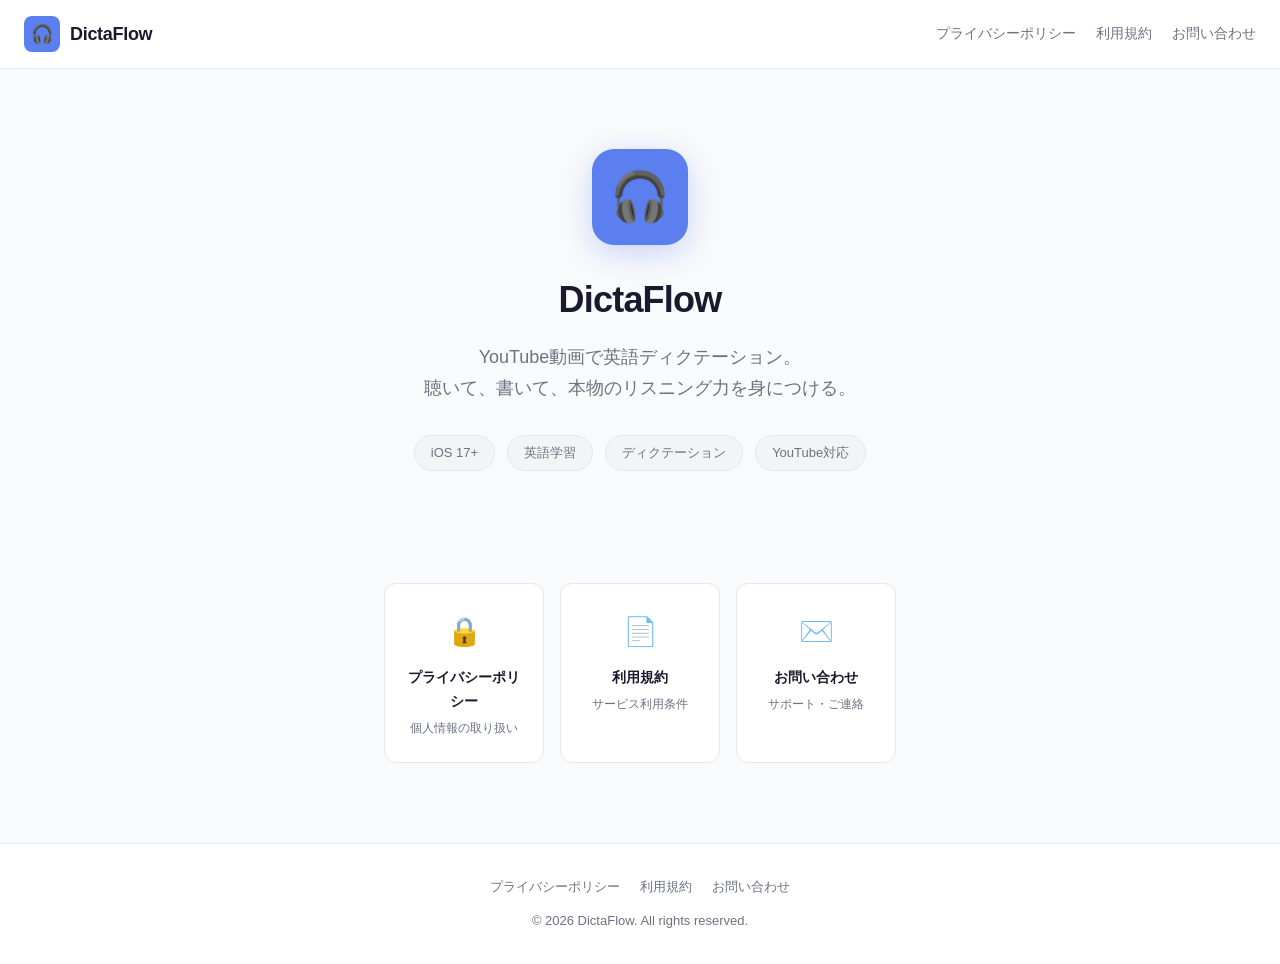
==== index.html @ 8e2c3be7 "Add legal and support pages for App Store submission Co-Authored-By: Claude Sonnet 4.6 <noreply@anth" ====
<!DOCTYPE html>
<html lang="ja">
<head>
  <meta charset="UTF-8">
  <meta name="viewport" content="width=device-width, initial-scale=1.0">
  <title>DictaFlow — YouTube英語ディクテーション学習</title>
  <link rel="stylesheet" href="style.css">
  <style>
    .hero {
      text-align: center;
      padding: 80px 24px 64px;
    }
    .hero-icon {
      width: 96px;
      height: 96px;
      background: var(--brand);
      border-radius: 22px;
      display: inline-flex;
      align-items: center;
      justify-content: center;
      font-size: 48px;
      margin-bottom: 24px;
      box-shadow: 0 8px 32px rgba(91,127,238,0.3);
    }
    .hero h1 {
      font-size: 36px;
      font-weight: 800;
      letter-spacing: -0.8px;
      margin-bottom: 12px;
    }
    .hero p {
      font-size: 18px;
      color: var(--muted);
      max-width: 480px;
      margin: 0 auto 32px;
    }
    .badge-row {
      display: flex;
      gap: 12px;
      justify-content: center;
      flex-wrap: wrap;
      margin-bottom: 48px;
    }
    .badge {
      background: #f3f4f6;
      border: 1px solid var(--border);
      border-radius: 999px;
      padding: 6px 16px;
      font-size: 13px;
      color: var(--muted);
      font-weight: 500;
    }
    .link-grid {
      max-width: 560px;
      margin: 0 auto;
      display: grid;
      grid-template-columns: repeat(auto-fit, minmax(160px, 1fr));
      gap: 16px;
      padding: 0 24px;
    }
    .link-card {
      background: var(--white);
      border: 1px solid var(--border);
      border-radius: 12px;
      padding: 24px 20px;
      text-align: center;
      text-decoration: none;
      color: var(--text);
      transition: border-color 0.15s, box-shadow 0.15s;
    }
    .link-card:hover {
      border-color: var(--brand);
      box-shadow: 0 4px 16px rgba(91,127,238,0.12);
      text-decoration: none;
    }
    .link-card-icon { font-size: 28px; margin-bottom: 10px; }
    .link-card-title { font-weight: 600; font-size: 14px; }
    .link-card-desc { font-size: 12px; color: var(--muted); margin-top: 4px; }
  </style>
</head>
<body>

<header class="site-header">
  <a href="index.html" class="logo">
    <div class="logo-icon">🎧</div>
    <span class="logo-name">DictaFlow</span>
  </a>
  <nav>
    <a href="privacy.html">プライバシーポリシー</a>
    <a href="terms.html">利用規約</a>
    <a href="contact.html">お問い合わせ</a>
  </nav>
</header>

<div class="hero">
  <div class="hero-icon">🎧</div>
  <h1>DictaFlow</h1>
  <p>YouTube動画で英語ディクテーション。<br>聴いて、書いて、本物のリスニング力を身につける。</p>
  <div class="badge-row">
    <span class="badge">iOS 17+</span>
    <span class="badge">英語学習</span>
    <span class="badge">ディクテーション</span>
    <span class="badge">YouTube対応</span>
  </div>
</div>

<div class="link-grid">
  <a href="privacy.html" class="link-card">
    <div class="link-card-icon">🔒</div>
    <div class="link-card-title">プライバシーポリシー</div>
    <div class="link-card-desc">個人情報の取り扱い</div>
  </a>
  <a href="terms.html" class="link-card">
    <div class="link-card-icon">📄</div>
    <div class="link-card-title">利用規約</div>
    <div class="link-card-desc">サービス利用条件</div>
  </a>
  <a href="contact.html" class="link-card">
    <div class="link-card-icon">✉️</div>
    <div class="link-card-title">お問い合わせ</div>
    <div class="link-card-desc">サポート・ご連絡</div>
  </a>
</div>

<footer class="site-footer" style="margin-top: 80px;">
  <div class="footer-links">
    <a href="privacy.html">プライバシーポリシー</a>
    <a href="terms.html">利用規約</a>
    <a href="contact.html">お問い合わせ</a>
  </div>
  <p>&copy; 2026 DictaFlow. All rights reserved.</p>
</footer>

</body>
</html>
---- style.css ----
*, *::before, *::after { box-sizing: border-box; margin: 0; padding: 0; }

:root {
  --brand: #5B7FEE;
  --brand-dark: #4166D5;
  --text: #1a1a2e;
  --muted: #6b7280;
  --border: #e5e7eb;
  --bg: #f9fafb;
  --white: #ffffff;
}

body {
  font-family: -apple-system, BlinkMacSystemFont, "Helvetica Neue", "Segoe UI", sans-serif;
  background: var(--bg);
  color: var(--text);
  line-height: 1.7;
  font-size: 16px;
}

a { color: var(--brand); text-decoration: none; }
a:hover { text-decoration: underline; }

/* Header */
.site-header {
  background: var(--white);
  border-bottom: 1px solid var(--border);
  padding: 16px 24px;
  display: flex;
  align-items: center;
  gap: 12px;
}
.site-header .logo {
  display: flex;
  align-items: center;
  gap: 10px;
  text-decoration: none;
  color: var(--text);
}
.site-header .logo-icon {
  width: 36px;
  height: 36px;
  background: var(--brand);
  border-radius: 8px;
  display: flex;
  align-items: center;
  justify-content: center;
  color: white;
  font-size: 18px;
}
.site-header .logo-name {
  font-weight: 700;
  font-size: 18px;
  letter-spacing: -0.3px;
}
.site-header nav {
  margin-left: auto;
  display: flex;
  gap: 20px;
  font-size: 14px;
  color: var(--muted);
}
.site-header nav a { color: var(--muted); }
.site-header nav a:hover { color: var(--brand); text-decoration: none; }

/* Main content */
.container {
  max-width: 760px;
  margin: 0 auto;
  padding: 48px 24px 80px;
}

.page-title {
  font-size: 28px;
  font-weight: 800;
  letter-spacing: -0.5px;
  margin-bottom: 6px;
}
.page-meta {
  font-size: 14px;
  color: var(--muted);
  margin-bottom: 40px;
  padding-bottom: 24px;
  border-bottom: 1px solid var(--border);
}

/* Content sections */
.content h2 {
  font-size: 18px;
  font-weight: 700;
  margin-top: 40px;
  margin-bottom: 12px;
  padding-left: 12px;
  border-left: 3px solid var(--brand);
}
.content h3 {
  font-size: 15px;
  font-weight: 600;
  margin-top: 20px;
  margin-bottom: 8px;
  color: var(--text);
}
.content p {
  margin-bottom: 12px;
  color: #374151;
}
.content ul, .content ol {
  margin: 8px 0 16px 20px;
  color: #374151;
}
.content li { margin-bottom: 6px; }

/* Table */
.content table {
  width: 100%;
  border-collapse: collapse;
  font-size: 14px;
  margin: 16px 0;
}
.content th {
  background: #f3f4f6;
  text-align: left;
  padding: 10px 14px;
  font-weight: 600;
  border: 1px solid var(--border);
}
.content td {
  padding: 10px 14px;
  border: 1px solid var(--border);
  vertical-align: top;
}

/* Notice box */
.notice {
  background: #eff6ff;
  border: 1px solid #bfdbfe;
  border-radius: 8px;
  padding: 16px 20px;
  font-size: 14px;
  margin: 20px 0;
  color: #1e40af;
}
.notice strong { display: block; margin-bottom: 4px; }

/* Footer */
.site-footer {
  text-align: center;
  padding: 32px 24px;
  font-size: 13px;
  color: var(--muted);
  border-top: 1px solid var(--border);
  background: var(--white);
}
.site-footer a { color: var(--muted); }
.site-footer .footer-links { display: flex; justify-content: center; gap: 20px; margin-bottom: 12px; }

@media (max-width: 600px) {
  .container { padding: 32px 16px 64px; }
  .page-title { font-size: 22px; }
  .site-header nav { display: none; }
}
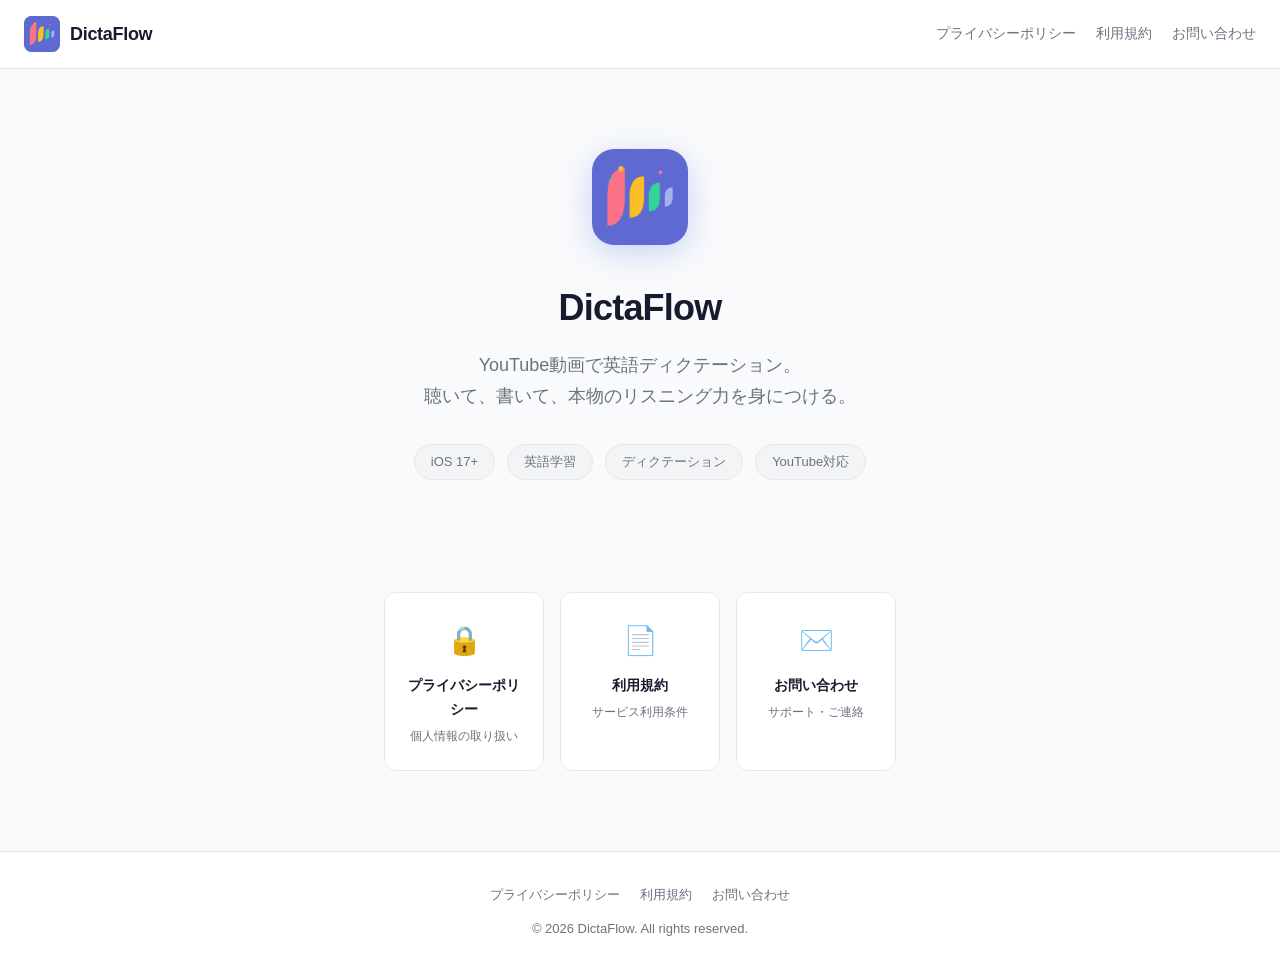
==== commit 2f407be8: "Replace emoji icons with app icon image Co-Authored-By: Claude Sonnet 4.6 <noreply@anthropic.com>" ====
--- a/index.html
+++ b/index.html
@@ -13,14 +13,16 @@
     .hero-icon {
       width: 96px;
       height: 96px;
-      background: var(--brand);
       border-radius: 22px;
-      display: inline-flex;
-      align-items: center;
-      justify-content: center;
-      font-size: 48px;
+      display: inline-block;
       margin-bottom: 24px;
       box-shadow: 0 8px 32px rgba(91,127,238,0.3);
+      overflow: hidden;
+    }
+    .hero-icon img {
+      width: 100%;
+      height: 100%;
+      object-fit: cover;
     }
     .hero h1 {
       font-size: 36px;
@@ -82,7 +84,7 @@
 
 <header class="site-header">
   <a href="index.html" class="logo">
-    <div class="logo-icon">🎧</div>
+    <div class="logo-icon"><img src="icon.png" alt="DictaFlow" style="width:100%;height:100%;object-fit:cover;border-radius:8px;"></div>
     <span class="logo-name">DictaFlow</span>
   </a>
   <nav>
@@ -93,7 +95,7 @@
 </header>
 
 <div class="hero">
-  <div class="hero-icon">🎧</div>
+  <div class="hero-icon"><img src="icon.png" alt="DictaFlow"></div>
   <h1>DictaFlow</h1>
   <p>YouTube動画で英語ディクテーション。<br>聴いて、書いて、本物のリスニング力を身につける。</p>
   <div class="badge-row">
